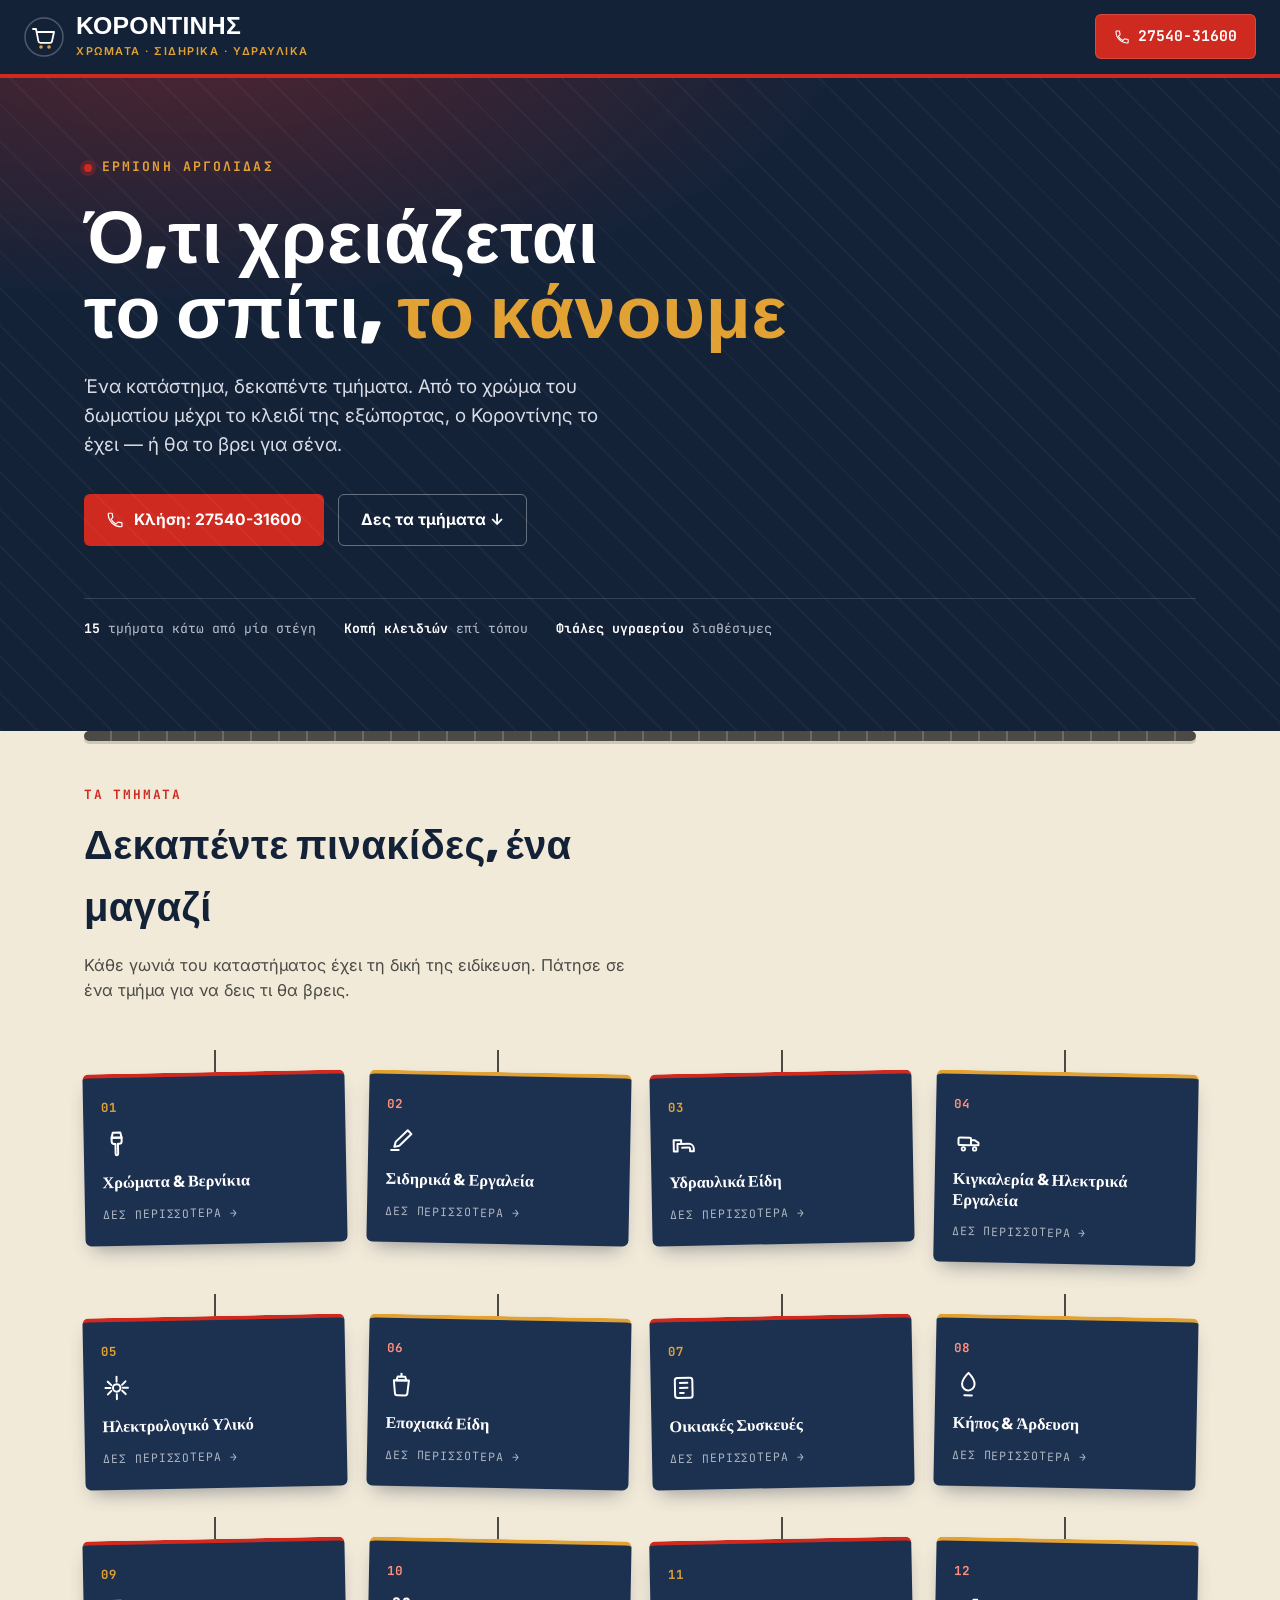
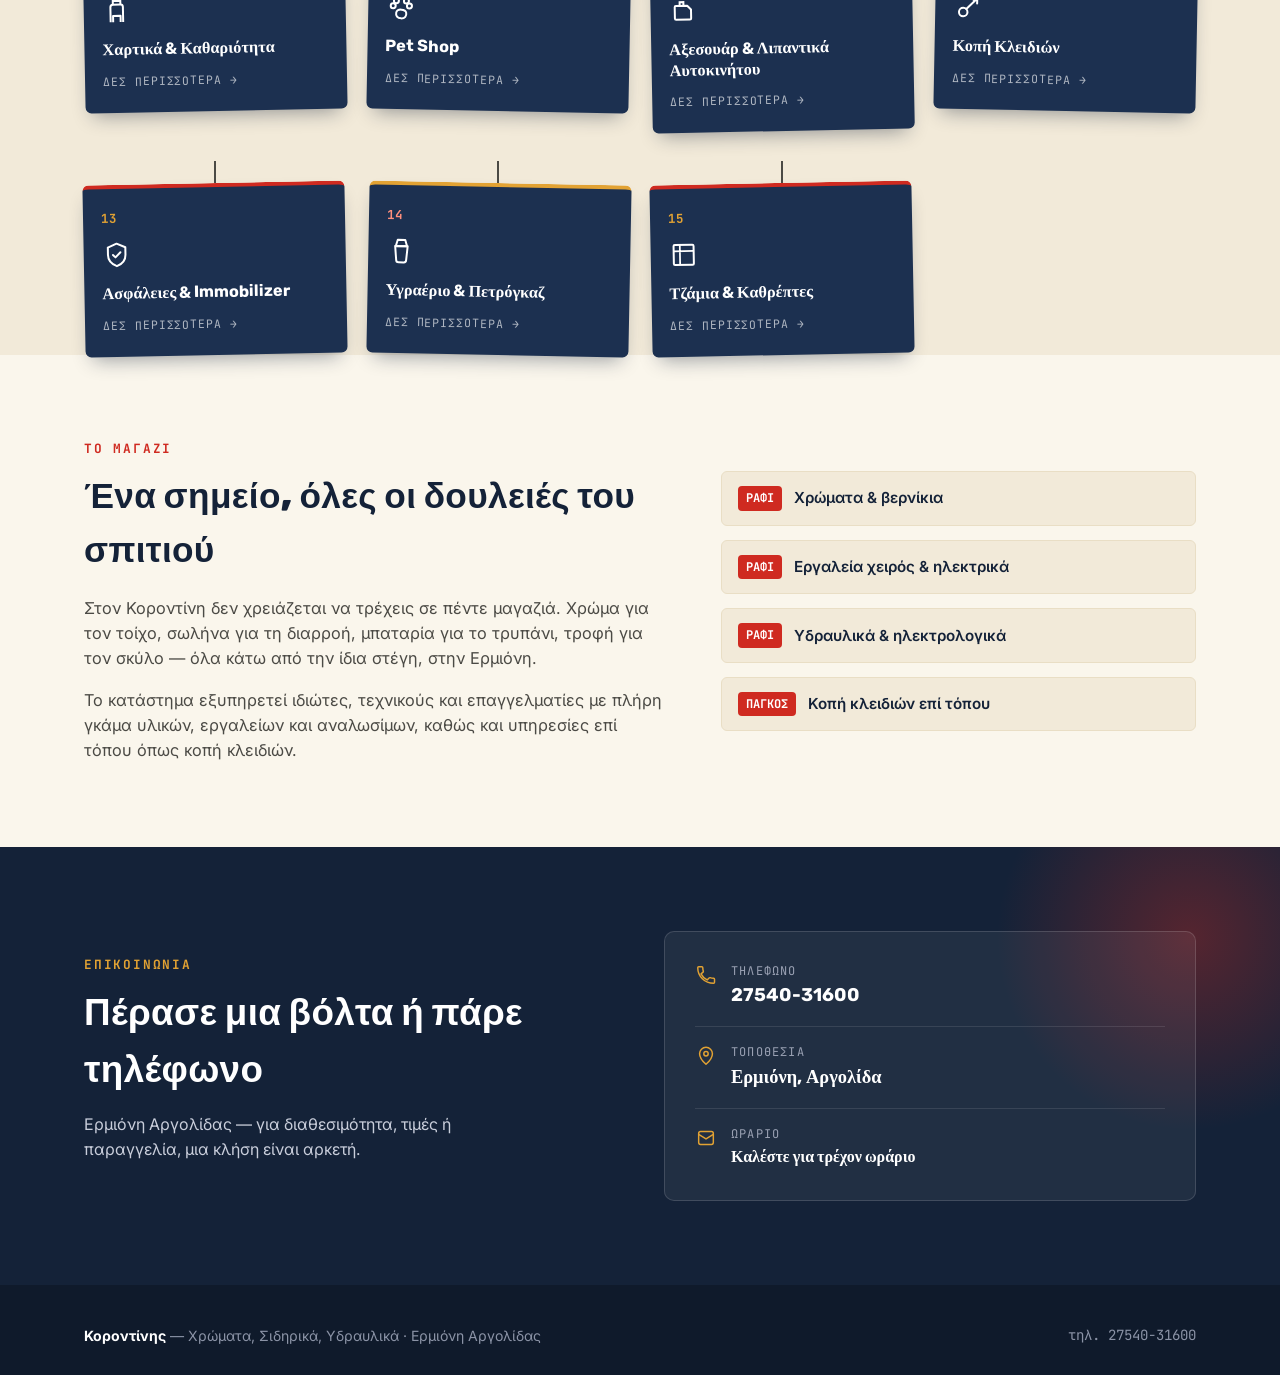
==== index.html @ c436d33b "Rename index (11).html to index.html" ====
<!DOCTYPE html>
<html lang="el">
<head>
<meta charset="UTF-8">
<meta name="viewport" content="width=device-width, initial-scale=1.0">
<title>Χρώματα · Σιδηρικά · Υδραυλικά | Κοροντίνης — Ερμιόνη Αργολίδας</title>
<link rel="preconnect" href="https://fonts.googleapis.com">
<link rel="preconnect" href="https://fonts.gstatic.com" crossorigin>
<link href="https://fonts.googleapis.com/css2?family=Rubik:wght@500;700;900&family=Inter:wght@400;500;600&family=JetBrains+Mono:wght@500;700&display=swap" rel="stylesheet">
<link rel="stylesheet" href="style.css">
</head>
<body>
<header>
  <div class="header-inner">
    <a class="brand" href="index.html">
      <svg width="40" height="40" viewBox="0 0 40 40" fill="none">
        <circle cx="20" cy="20" r="19" stroke="#fff" stroke-width="1.5" opacity="0.25"/>
        <path d="M9 12h3l2.4 12.2a2 2 0 0 0 2 1.6h9.6a2 2 0 0 0 2-1.6L30 15H14" stroke="#fff" stroke-width="1.8" stroke-linecap="round" stroke-linejoin="round"/>
        <circle cx="17" cy="30" r="1.8" fill="var(--ochre)"/>
        <circle cx="25" cy="30" r="1.8" fill="var(--ochre)"/>
      </svg>
      <div>
        <div class="brand-name display">ΚΟΡΟΝΤΙΝΗΣ</div>
        <div class="brand-tag">Χρώματα · Σιδηρικά · Υδραυλικά</div>
      </div>
    </a>
    <a class="call-btn" href="tel:2754031600">
      <svg width="16" height="16" viewBox="0 0 24 24" fill="none"><path d="M6.6 10.8c1.4 2.8 3.8 5.2 6.6 6.6l2.2-2.2c.3-.3.7-.4 1.1-.3 1.2.4 2.5.6 3.8.6.6 0 1 .4 1 1V20c0 .6-.4 1-1 1C10.6 21 3 13.4 3 4c0-.6.4-1 1-1h3.5c.6 0 1 .4 1 1 0 1.3.2 2.6.6 3.8.1.4 0 .8-.3 1.1L6.6 10.8Z" stroke="#fff" stroke-width="1.6" stroke-linejoin="round"/></svg>
      <span class="txt">27540-31600</span>
    </a>
  </div>
</header>

<section class="hero">
  <div class="wrap">
    <span class="hero-eyebrow"><span class="dot"></span>Ερμιόνη Αργολίδας</span>
    <h1>Ό,τι χρειάζεται<br>το σπίτι, <span>το κάνουμε</span></h1>
    <p class="lead">Ένα κατάστημα, δεκαπέντε τμήματα. Από το χρώμα του δωματίου μέχρι το κλειδί της εξώπορτας, ο Κοροντίνης το έχει — ή θα το βρει για σένα.</p>
    <div class="hero-actions">
      <a class="btn btn-primary" href="tel:2754031600">
        <svg width="18" height="18" viewBox="0 0 24 24" fill="none"><path d="M6.6 10.8c1.4 2.8 3.8 5.2 6.6 6.6l2.2-2.2c.3-.3.7-.4 1.1-.3 1.2.4 2.5.6 3.8.6.6 0 1 .4 1 1V20c0 .6-.4 1-1 1C10.6 21 3 13.4 3 4c0-.6.4-1 1-1h3.5c.6 0 1 .4 1 1 0 1.3.2 2.6.6 3.8.1.4 0 .8-.3 1.1L6.6 10.8Z" stroke="#fff" stroke-width="1.6" stroke-linejoin="round"/></svg>
        Κλήση: 27540-31600
      </a>
      <a class="btn btn-ghost" href="#tmimata">Δες τα τμήματα ↓</a>
    </div>
    <div class="hero-strip">
      <div><b>15</b> τμήματα κάτω από μία στέγη</div>
      <div><b>Κοπή κλειδιών</b> επί τόπου</div>
      <div><b>Φιάλες υγραερίου</b> διαθέσιμες</div>
    </div>
  </div>
</section>

<section class="departments" id="tmimata">
  <div class="wrap">
    <div class="rail"></div>
    <div class="section-head" style="margin-top:44px;">
      <span class="eyebrow">Τα τμήματα</span>
      <h2>Δεκαπέντε πινακίδες, ένα μαγαζί</h2>
      <p>Κάθε γωνιά του καταστήματος έχει τη δική της ειδίκευση. Πάτησε σε ένα τμήμα για να δεις τι θα βρεις.</p>
    </div>
    <div class="signs">
      <div class="sign"><a class="sign-card" href="tmima-01-xromata.html">
        <div class="sign-num">01</div>
        <div class="sign-icon"><svg width="30" height="30" viewBox="0 0 24 24" fill="none"><path d="M9 3h6l1 4H8l1-4Z" stroke="currentColor" stroke-width="1.6" stroke-linejoin="round"/><path d="M8 7h8v3a2 2 0 0 1-2 2h-1v8a1 1 0 0 1-2 0v-8h-1a2 2 0 0 1-2-2V7Z" stroke="currentColor" stroke-width="1.6" stroke-linejoin="round"/></svg></div>
        <div class="sign-title">Χρώματα & Βερνίκια</div>
        <div class="sign-more">Δες περισσότερα &rarr;</div>
      </a></div>
      <div class="sign"><a class="sign-card" href="tmima-02-sidirika.html">
        <div class="sign-num">02</div>
        <div class="sign-icon"><svg width="30" height="30" viewBox="0 0 24 24" fill="none"><path d="M17 4 20 7l-9.5 9.5-4 1 1-4L17 4Z" stroke="currentColor" stroke-width="1.6" stroke-linejoin="round"/><path d="M4 20h6" stroke="currentColor" stroke-width="1.6" stroke-linecap="round"/></svg></div>
        <div class="sign-title">Σιδηρικά & Εργαλεία</div>
        <div class="sign-more">Δες περισσότερα &rarr;</div>
      </a></div>
      <div class="sign"><a class="sign-card" href="tmima-03-ydravlika.html">
        <div class="sign-num">03</div>
        <div class="sign-icon"><svg width="30" height="30" viewBox="0 0 24 24" fill="none"><path d="M4 9h6v3H7v6H4V9Z" stroke="currentColor" stroke-width="1.6" stroke-linejoin="round"/><path d="M10 12h6a4 4 0 0 1 4 4v2h-3v-2a1 1 0 0 0-1-1h-6" stroke="currentColor" stroke-width="1.6" stroke-linejoin="round"/></svg></div>
        <div class="sign-title">Υδραυλικά Είδη</div>
        <div class="sign-more">Δες περισσότερα &rarr;</div>
      </a></div>
      <div class="sign"><a class="sign-card" href="tmima-04-kigkaleria.html">
        <div class="sign-num">04</div>
        <div class="sign-icon"><svg width="30" height="30" viewBox="0 0 24 24" fill="none"><rect x="4" y="10" width="10" height="6" rx="1" stroke="currentColor" stroke-width="1.6"/><path d="M14 12h3l3 2v2h-6" stroke="currentColor" stroke-width="1.6" stroke-linejoin="round"/><circle cx="8" cy="19" r="1.4" stroke="currentColor" stroke-width="1.4"/><circle cx="17" cy="19" r="1.4" stroke="currentColor" stroke-width="1.4"/></svg></div>
        <div class="sign-title">Κιγκαλερία & Ηλεκτρικά Εργαλεία</div>
        <div class="sign-more">Δες περισσότερα &rarr;</div>
      </a></div>
      <div class="sign"><a class="sign-card" href="tmima-05-ilektrologiko.html">
        <div class="sign-num">05</div>
        <div class="sign-icon"><svg width="30" height="30" viewBox="0 0 24 24" fill="none"><path d="M12 3v4M12 17v4M4.9 6.9l2.8 2.8M16.3 14.3l2.8 2.8M3 12h4M17 12h4M4.9 17.1l2.8-2.8M16.3 9.7l2.8-2.8" stroke="currentColor" stroke-width="1.6" stroke-linecap="round"/><circle cx="12" cy="12" r="3" stroke="currentColor" stroke-width="1.6"/></svg></div>
        <div class="sign-title">Ηλεκτρολογικό Υλικό</div>
        <div class="sign-more">Δες περισσότερα &rarr;</div>
      </a></div>
      <div class="sign"><a class="sign-card" href="tmima-06-epoxiaka.html">
        <div class="sign-num">06</div>
        <div class="sign-icon"><svg width="30" height="30" viewBox="0 0 24 24" fill="none"><path d="M12 3v3M9 6h6l1 3H8l1-3Z" stroke="currentColor" stroke-width="1.6" stroke-linejoin="round"/><path d="M6 9h12l-1 10a2 2 0 0 1-2 2H9a2 2 0 0 1-2-2L6 9Z" stroke="currentColor" stroke-width="1.6" stroke-linejoin="round"/></svg></div>
        <div class="sign-title">Εποχιακά Είδη</div>
        <div class="sign-more">Δες περισσότερα &rarr;</div>
      </a></div>
      <div class="sign"><a class="sign-card" href="tmima-07-syskeves.html">
        <div class="sign-num">07</div>
        <div class="sign-icon"><svg width="30" height="30" viewBox="0 0 24 24" fill="none"><rect x="5" y="4" width="14" height="16" rx="2" stroke="currentColor" stroke-width="1.6"/><path d="M9 8h6M9 12h6M9 16h3" stroke="currentColor" stroke-width="1.6" stroke-linecap="round"/></svg></div>
        <div class="sign-title">Οικιακές Συσκευές</div>
        <div class="sign-more">Δες περισσότερα &rarr;</div>
      </a></div>
      <div class="sign"><a class="sign-card" href="tmima-08-kipos.html">
        <div class="sign-num">08</div>
        <div class="sign-icon"><svg width="30" height="30" viewBox="0 0 24 24" fill="none"><path d="M12 3c3 3 5 6 5 9a5 5 0 0 1-10 0c0-3 2-6 5-9Z" stroke="currentColor" stroke-width="1.6" stroke-linejoin="round"/><path d="M9 21h6" stroke="currentColor" stroke-width="1.6" stroke-linecap="round"/></svg></div>
        <div class="sign-title">Κήπος & Άρδευση</div>
        <div class="sign-more">Δες περισσότερα &rarr;</div>
      </a></div>
      <div class="sign"><a class="sign-card" href="tmima-09-xartika.html">
        <div class="sign-num">09</div>
        <div class="sign-icon"><svg width="30" height="30" viewBox="0 0 24 24" fill="none"><path d="M7 21V9a2 2 0 0 1 2-2h6a2 2 0 0 1 2 2v12" stroke="currentColor" stroke-width="1.6" stroke-linejoin="round"/><path d="M9 21v-5h6v5" stroke="currentColor" stroke-width="1.6" stroke-linejoin="round"/><path d="M9 7V4h6v3" stroke="currentColor" stroke-width="1.6"/></svg></div>
        <div class="sign-title">Χαρτικά & Καθαριότητα</div>
        <div class="sign-more">Δες περισσότερα &rarr;</div>
      </a></div>
      <div class="sign"><a class="sign-card" href="tmima-10-petshop.html">
        <div class="sign-num">10</div>
        <div class="sign-icon"><svg width="30" height="30" viewBox="0 0 24 24" fill="none"><path d="M8 9a2 2 0 1 1 0-4 2 2 0 0 1 0 4Z" stroke="currentColor" stroke-width="1.6"/><path d="M16 9a2 2 0 1 1 0-4 2 2 0 0 1 0 4Z" stroke="currentColor" stroke-width="1.6"/><path d="M5.5 13a2 2 0 1 1 0-4 2 2 0 0 1 0 4Z" stroke="currentColor" stroke-width="1.6"/><path d="M18.5 13a2 2 0 1 1 0-4 2 2 0 0 1 0 4Z" stroke="currentColor" stroke-width="1.6"/><path d="M12 21c-3 0-4.5-2-4-4.5.3-1.5 1.8-2.5 4-2.5s3.7 1 4 2.5c.5 2.5-1 4.5-4 4.5Z" stroke="currentColor" stroke-width="1.6"/></svg></div>
        <div class="sign-title">Pet Shop</div>
        <div class="sign-more">Δες περισσότερα &rarr;</div>
      </a></div>
      <div class="sign"><a class="sign-card" href="tmima-11-oxima.html">
        <div class="sign-num">11</div>
        <div class="sign-icon"><svg width="30" height="30" viewBox="0 0 24 24" fill="none"><path d="M6 8h9l3 3v7a1 1 0 0 1-1 1H6a1 1 0 0 1-1-1V9a1 1 0 0 1 1-1Z" stroke="currentColor" stroke-width="1.6" stroke-linejoin="round"/><path d="M9 8V5h3v3" stroke="currentColor" stroke-width="1.6"/></svg></div>
        <div class="sign-title">Αξεσουάρ & Λιπαντικά Αυτοκινήτου</div>
        <div class="sign-more">Δες περισσότερα &rarr;</div>
      </a></div>
      <div class="sign"><a class="sign-card" href="tmima-12-kleidia.html">
        <div class="sign-num">12</div>
        <div class="sign-icon"><svg width="30" height="30" viewBox="0 0 24 24" fill="none"><circle cx="8" cy="16" r="3.4" stroke="currentColor" stroke-width="1.6"/><path d="M10.4 13.6 18 6M16 6h3v3" stroke="currentColor" stroke-width="1.6" stroke-linecap="round" stroke-linejoin="round"/></svg></div>
        <div class="sign-title">Κοπή Κλειδιών</div>
        <div class="sign-more">Δες περισσότερα &rarr;</div>
      </a></div>
      <div class="sign"><a class="sign-card" href="tmima-13-immobilizer.html">
        <div class="sign-num">13</div>
        <div class="sign-icon"><svg width="30" height="30" viewBox="0 0 24 24" fill="none"><path d="M12 3l7 3v6c0 4.5-3 7.5-7 9-4-1.5-7-4.5-7-9V6l7-3Z" stroke="currentColor" stroke-width="1.6" stroke-linejoin="round"/><path d="M9 12l2 2 4-4" stroke="currentColor" stroke-width="1.6" stroke-linecap="round" stroke-linejoin="round"/></svg></div>
        <div class="sign-title">Ασφάλειες & Immobilizer</div>
        <div class="sign-more">Δες περισσότερα &rarr;</div>
      </a></div>
      <div class="sign"><a class="sign-card" href="tmima-14-ygraerio.html">
        <div class="sign-num">14</div>
        <div class="sign-icon"><svg width="30" height="30" viewBox="0 0 24 24" fill="none"><path d="M9 3h6l1.5 5H7.5L9 3Z" stroke="currentColor" stroke-width="1.6" stroke-linejoin="round"/><path d="M7 8h10l-1 11a2 2 0 0 1-2 2h-4a2 2 0 0 1-2-2L7 8Z" stroke="currentColor" stroke-width="1.6" stroke-linejoin="round"/></svg></div>
        <div class="sign-title">Υγραέριο & Πετρόγκαζ</div>
        <div class="sign-more">Δες περισσότερα &rarr;</div>
      </a></div>
      <div class="sign"><a class="sign-card" href="tmima-15-tzamia.html">
        <div class="sign-num">15</div>
        <div class="sign-icon"><svg width="30" height="30" viewBox="0 0 24 24" fill="none"><rect x="4" y="4" width="16" height="16" rx="1" stroke="currentColor" stroke-width="1.6"/><path d="M4 9h16M9 4v16" stroke="currentColor" stroke-width="1.4"/></svg></div>
        <div class="sign-title">Τζάμια & Καθρέπτες</div>
        <div class="sign-more">Δες περισσότερα &rarr;</div>
      </a></div>
    </div>
  </div>
</section>

<section class="section about">
  <div class="wrap about-grid">
    <div class="about-copy">
      <span class="eyebrow">Το μαγαζί</span>
      <h2 style="color:var(--navy); font-size:clamp(1.6rem,3vw,2.2rem); margin-bottom:18px;">Ένα σημείο, όλες οι δουλειές του σπιτιού</h2>
      <p>Στον Κοροντίνη δεν χρειάζεται να τρέχεις σε πέντε μαγαζιά. Χρώμα για τον τοίχο, σωλήνα για τη διαρροή, μπαταρία για το τρυπάνι, τροφή για τον σκύλο — όλα κάτω από την ίδια στέγη, στην Ερμιόνη.</p>
      <p>Το κατάστημα εξυπηρετεί ιδιώτες, τεχνικούς και επαγγελματίες με πλήρη γκάμα υλικών, εργαλείων και αναλωσίμων, καθώς και υπηρεσίες επί τόπου όπως κοπή κλειδιών.</p>
    </div>
    <div class="shelves">
      <div class="shelf"><span class="tag">ΡΑΦΙ</span><span class="label">Χρώματα &amp; βερνίκια</span></div>
      <div class="shelf"><span class="tag">ΡΑΦΙ</span><span class="label">Εργαλεία χειρός &amp; ηλεκτρικά</span></div>
      <div class="shelf"><span class="tag">ΡΑΦΙ</span><span class="label">Υδραυλικά &amp; ηλεκτρολογικά</span></div>
      <div class="shelf"><span class="tag">ΠΑΓΚΟΣ</span><span class="label">Κοπή κλειδιών επί τόπου</span></div>
    </div>
  </div>
</section>

<section class="section contact" id="epikoinonia">
  <div class="wrap contact-grid">
    <div>
      <span class="eyebrow" style="color:var(--ochre);">Επικοινωνία</span>
      <h2>Πέρασε μια βόλτα ή πάρε τηλέφωνο</h2>
      <p class="lead">Ερμιόνη Αργολίδας — για διαθεσιμότητα, τιμές ή παραγγελία, μια κλήση είναι αρκετή.</p>
    </div>
    <div class="contact-card">
      <div class="contact-row">
        <span class="ic"><svg width="22" height="22" viewBox="0 0 24 24" fill="none"><path d="M6.6 10.8c1.4 2.8 3.8 5.2 6.6 6.6l2.2-2.2c.3-.3.7-.4 1.1-.3 1.2.4 2.5.6 3.8.6.6 0 1 .4 1 1V20c0 .6-.4 1-1 1C10.6 21 3 13.4 3 4c0-.6.4-1 1-1h3.5c.6 0 1 .4 1 1 0 1.3.2 2.6.6 3.8.1.4 0 .8-.3 1.1L6.6 10.8Z" stroke="currentColor" stroke-width="1.6" stroke-linejoin="round"/></svg></span>
        <div>
          <div class="k">Τηλέφωνο</div>
          <a class="v" href="tel:2754031600">27540-31600</a>
        </div>
      </div>
      <div class="contact-row">
        <span class="ic"><svg width="22" height="22" viewBox="0 0 24 24" fill="none"><path d="M12 21s7-6.1 7-11.5a7 7 0 1 0-14 0C5 14.9 12 21 12 21Z" stroke="currentColor" stroke-width="1.6" stroke-linejoin="round"/><circle cx="12" cy="9.5" r="2.4" stroke="currentColor" stroke-width="1.6"/></svg></span>
        <div>
          <div class="k">Τοποθεσία</div>
          <div class="v">Ερμιόνη, Αργολίδα</div>
        </div>
      </div>
      <div class="contact-row">
        <span class="ic"><svg width="22" height="22" viewBox="0 0 24 24" fill="none"><path d="M4 8l8 5 8-5" stroke="currentColor" stroke-width="1.6" stroke-linecap="round" stroke-linejoin="round"/><rect x="4" y="5" width="16" height="14" rx="2" stroke="currentColor" stroke-width="1.6"/></svg></span>
        <div>
          <div class="k">Ωράριο</div>
          <div class="v" style="font-size:1rem;">Καλέστε για τρέχον ωράριο</div>
        </div>
      </div>
    </div>
  </div>
</section>
<footer>
  <div class="wrap footer-inner">
    <div><strong>Κοροντίνης</strong> — Χρώματα, Σιδηρικά, Υδραυλικά · Ερμιόνη Αργολίδας</div>
    <div class="mono">τηλ. 27540-31600</div>
  </div>
</footer>
</body>
</html>
---- style.css ----
:root{
  --red: #cf2a20;
  --red-dark: #a71f18;
  --navy: #142238;
  --navy-2: #1c3050;
  --cream: #f2ead9;
  --cream-2: #e9dec5;
  --ochre: #e2a233;
  --ink: #221c14;
  --steel: #4b4a45;
  --paper: #faf6ec;
  --radius: 6px;
}

*{ box-sizing: border-box; }
html{ scroll-behavior: smooth; }
body{
  margin:0;
  background: var(--paper);
  color: var(--ink);
  font-family:'Inter', sans-serif;
  line-height:1.55;
  -webkit-font-smoothing: antialiased;
}
h1,h2,h3, .display{
  font-family:'Rubik', sans-serif;
  font-weight:900;
  letter-spacing: 0.01em;
  margin:0;
}
.mono{ font-family:'JetBrains Mono', monospace; }
a{ color: inherit; text-decoration: none; }
img,svg{ display:block; max-width:100%; }
.wrap{ max-width: 1160px; margin: 0 auto; padding: 0 24px; }

@media (prefers-reduced-motion: reduce){
  *{ animation-duration: 0.001ms !important; transition-duration: 0.001ms !important; }
}

/* ---------- header ---------- */
header{
  position: sticky; top:0; z-index: 50;
  background: var(--navy);
  border-bottom: 4px solid var(--red);
}
.header-inner{
  display:flex; align-items:center; justify-content:space-between;
  padding: 14px 24px; gap: 16px;
}
.brand{ display:flex; align-items:center; gap:12px; color:#fff; }
.brand svg{ flex:none; }
.brand-name{
  font-size: clamp(1.15rem, 2.4vw, 1.55rem);
  color:#fff;
  line-height:1;
}
.brand-tag{
  font-size: 0.68rem;
  letter-spacing: 0.14em;
  color: var(--ochre);
  font-family:'Inter';
  font-weight:600;
  text-transform:uppercase;
  margin-top:4px;
}
.call-btn{
  display:flex; align-items:center; gap:8px;
  background: var(--red);
  color:#fff;
  padding: 10px 18px;
  border-radius: var(--radius);
  font-family:'JetBrains Mono', monospace;
  font-weight:700;
  font-size: 0.92rem;
  white-space:nowrap;
  border: 1px solid rgba(255,255,255,0.15);
  transition: background 0.15s ease, transform 0.15s ease;
}
.call-btn:hover{ background: var(--red-dark); transform: translateY(-1px); }
.call-btn:focus-visible, a:focus-visible, button:focus-visible{
  outline: 3px solid var(--ochre); outline-offset: 2px;
}

/* ---------- hero ---------- */
.hero{
  background:
    radial-gradient(1100px 480px at 15% -10%, rgba(207,42,32,0.35), transparent 60%),
    var(--navy);
  color:#fff;
  padding: 76px 0 92px;
  position:relative;
  overflow:hidden;
}
.hero::after{
  content:"";
  position:absolute; inset:0;
  background-image: repeating-linear-gradient(45deg, rgba(255,255,255,0.03) 0 2px, transparent 2px 26px);
  pointer-events:none;
}
.hero-eyebrow{
  display:inline-flex; align-items:center; gap:10px;
  color: var(--ochre);
  font-family:'JetBrains Mono', monospace;
  font-weight:700;
  font-size: 0.82rem;
  letter-spacing: 0.16em;
  text-transform:uppercase;
  margin-bottom: 22px;
}
.hero-eyebrow .dot{
  width:8px; height:8px; border-radius:50%; background: var(--red);
  box-shadow: 0 0 0 4px rgba(207,42,32,0.25);
}
.hero h1{
  font-size: clamp(2.3rem, 6vw, 4.6rem);
  line-height: 1.02;
  max-width: 14ch;
}
.hero h1 span{ color: var(--ochre); }
.hero p.lead{
  max-width: 46ch;
  font-size: clamp(1rem, 1.6vw, 1.18rem);
  color: #d9dce4;
  margin-top: 22px;
}
.hero-actions{
  display:flex; flex-wrap:wrap; gap: 14px;
  margin-top: 34px;
}
.btn{
  display:inline-flex; align-items:center; gap:10px;
  padding: 13px 22px;
  border-radius: var(--radius);
  font-weight:700;
  font-size: 0.98rem;
  transition: transform 0.15s ease, background 0.15s ease, border-color .15s ease;
}
.btn-primary{ background: var(--red); color:#fff; }
.btn-primary:hover{ background: var(--red-dark); transform: translateY(-2px); }
.btn-ghost{ border: 1.5px solid rgba(255,255,255,0.35); color:#fff; }
.btn-ghost:hover{ border-color: var(--ochre); color: var(--ochre); transform: translateY(-2px); }

.hero-strip{
  margin-top: 52px;
  display:flex; flex-wrap:wrap; gap: 10px 28px;
  font-family:'JetBrains Mono', monospace;
  font-size: 0.82rem;
  color: #b9bfcc;
  border-top: 1px solid rgba(255,255,255,0.14);
  padding-top: 20px;
}
.hero-strip b{ color:#fff; font-weight:700; }

/* ---------- section headings ---------- */
.section{ padding: 84px 0; }
.section-head{ max-width: 62ch; margin-bottom: 46px; }
.eyebrow{
  font-family:'JetBrains Mono', monospace;
  font-weight:700; font-size:0.8rem; letter-spacing:0.14em;
  text-transform:uppercase; color: var(--red);
  display:block; margin-bottom: 10px;
}
.section-head h2{
  font-size: clamp(1.7rem, 3.6vw, 2.5rem);
  color: var(--navy);
}
.section-head p{ margin-top: 14px; color: var(--steel); font-size: 1.02rem; max-width: 56ch; }

/* ---------- departments: hanging aisle signs ---------- */
.departments{ background: var(--cream); position:relative; }
.rail{
  height: 10px;
  background: repeating-linear-gradient(90deg, var(--steel) 0 26px, #6b6a63 26px 28px);
  border-radius: 6px;
  margin-bottom: 0;
  box-shadow: 0 3px 0 rgba(0,0,0,0.15);
}
.signs{
  display:grid;
  grid-template-columns: repeat(auto-fill, minmax(230px, 1fr));
  gap: 30px 22px;
  margin-top: 44px;
}
.sign{
  position:relative;
  padding-top: 22px;
}
.sign::before{
  content:"";
  position:absolute; top:0; left:50%; transform: translateX(-50%);
  width:2px; height:22px; background: var(--steel);
}
.sign-card{
  display:block;
  background: var(--navy-2);
  color: #fff;
  border-radius: var(--radius);
  padding: 20px 18px 22px;
  box-shadow: 0 10px 20px -8px rgba(20,34,56,0.45);
  border-top: 4px solid var(--red);
  transition: transform 0.18s ease, box-shadow .18s ease;
  cursor:pointer;
}
.sign:nth-child(odd) .sign-card{ transform: rotate(-1.1deg); }
.sign:nth-child(even) .sign-card{ transform: rotate(1.1deg); border-top-color: var(--ochre); }
.sign:hover .sign-card{ transform: rotate(0deg) translateY(-4px); box-shadow: 0 16px 28px -10px rgba(20,34,56,0.55); }

.sign-num{
  font-family:'JetBrains Mono', monospace;
  font-weight:700; font-size:0.78rem;
  color: var(--ochre);
  letter-spacing: 0.08em;
}
.sign:nth-child(even) .sign-num{ color:#ff8f7d; }
.sign-icon{ margin: 12px 0 14px; color: #fff; }
.sign-title{
  font-family:'Rubik'; font-weight:700; font-size: 1.02rem;
  line-height:1.25;
}
.sign-more{
  margin-top: 12px;
  font-family:'JetBrains Mono', monospace;
  font-size: 0.72rem;
  letter-spacing: 0.08em;
  text-transform: uppercase;
  color: rgba(255,255,255,0.65);
  display:flex; align-items:center; gap:6px;
}
.sign:hover .sign-more{ color: #fff; }

/* ---------- about / shelves ---------- */
.about{ background: var(--paper); }
.about-grid{
  display:grid; grid-template-columns: 1.1fr 0.9fr; gap: 56px; align-items:center;
}
.about-copy p{ color: var(--steel); font-size: 1.02rem; margin: 0 0 16px; }
.about-copy p:last-child{ margin-bottom:0; }
.shelves{
  display:flex; flex-direction:column; gap: 14px;
}
.shelf{
  background: var(--cream);
  border: 1px solid var(--cream-2);
  border-radius: var(--radius);
  padding: 14px 16px;
  display:flex; align-items:center; gap: 12px;
}
.shelf .tag{
  font-family:'JetBrains Mono'; font-weight:700; font-size:0.75rem;
  color:#fff; background: var(--red); border-radius: 4px; padding: 3px 8px;
  flex:none;
}
.shelf span.label{ font-weight:600; color: var(--navy); font-size:0.95rem; }

/* ---------- location / contact ---------- */
.contact{
  background: var(--navy);
  color:#fff;
  position:relative;
  overflow:hidden;
}
.contact::before{
  content:"";
  position:absolute; right:-120px; top:-120px; width:420px; height:420px;
  background: radial-gradient(circle, rgba(207,42,32,0.35), transparent 65%);
}
.contact-grid{
  display:grid; grid-template-columns: 1fr 1fr; gap: 48px; align-items:center;
  position:relative; z-index:1;
}
.contact h2{ font-size: clamp(1.6rem, 3.2vw, 2.3rem); }
.contact p.lead{ color:#c9cedb; margin-top:14px; max-width: 42ch; }
.contact-card{
  background: rgba(255,255,255,0.06);
  border: 1px solid rgba(255,255,255,0.14);
  border-radius: 10px;
  padding: 30px;
}
.contact-row{
  display:flex; align-items:flex-start; gap: 14px;
  padding: 16px 0;
  border-bottom: 1px solid rgba(255,255,255,0.1);
}
.contact-row:last-child{ border-bottom:none; padding-bottom:0; }
.contact-row:first-child{ padding-top:0; }
.contact-row .ic{ color: var(--ochre); flex:none; margin-top:2px; }
.contact-row .k{ font-size:0.75rem; letter-spacing:0.1em; text-transform:uppercase; color:#9aa1b3; font-family:'JetBrains Mono'; }
.contact-row .v{ font-size: 1.15rem; font-weight:700; font-family:'Rubik'; margin-top:2px; }
.contact-row a.v:hover{ color: var(--ochre); }

/* ---------- footer ---------- */
footer{
  background: #0f1a2b;
  color: #8b93a6;
  padding: 40px 0 28px;
  font-size: 0.88rem;
}
.footer-inner{
  display:flex; justify-content:space-between; align-items:center; flex-wrap:wrap; gap:14px;
}
footer strong{ color:#fff; }

/* ---------- department detail page ---------- */
.dept-hero{
  background: var(--navy);
  color:#fff;
  padding: 56px 0 64px;
  position:relative;
  overflow:hidden;
}
.dept-hero::after{
  content:"";
  position:absolute; inset:0;
  background-image: repeating-linear-gradient(45deg, rgba(255,255,255,0.03) 0 2px, transparent 2px 26px);
  pointer-events:none;
}
.back-link{
  display:inline-flex; align-items:center; gap:8px;
  font-family:'JetBrains Mono', monospace;
  font-size: 0.82rem;
  color: #b9bfcc;
  margin-bottom: 26px;
  position:relative; z-index:1;
}
.back-link:hover{ color: var(--ochre); }
.dept-num-big{
  font-family:'JetBrains Mono', monospace;
  font-weight:700;
  color: var(--ochre);
  font-size: 0.9rem;
  letter-spacing: 0.14em;
  text-transform:uppercase;
  position:relative; z-index:1;
}
.dept-hero h1{
  font-size: clamp(2rem, 5vw, 3.3rem);
  margin-top: 14px;
  max-width: 18ch;
  position:relative; z-index:1;
}
.dept-icon-big{
  color: var(--ochre);
  margin-bottom: 18px;
  position:relative; z-index:1;
}
.dept-body{
  background: var(--paper);
  padding: 64px 0 80px;
}
.dept-body-grid{
  display:grid; grid-template-columns: 1.15fr 0.85fr; gap: 54px;
}
.dept-copy p{ color: var(--steel); font-size: 1.06rem; margin: 0 0 18px; }
.dept-copy p:last-child{ margin-bottom:0; }
.dept-side{
  background: var(--cream);
  border: 1px solid var(--cream-2);
  border-radius: 10px;
  padding: 26px;
  height: fit-content;
}
.dept-side .k{
  font-family:'JetBrains Mono'; font-size:0.72rem; letter-spacing:0.12em;
  text-transform:uppercase; color: var(--red); font-weight:700; margin-bottom:10px;
}
.dept-side .call-mini{
  display:flex; align-items:center; gap:10px;
  background: var(--navy); color:#fff;
  padding: 13px 16px; border-radius: var(--radius);
  font-family:'JetBrains Mono'; font-weight:700; font-size:0.9rem;
  margin-top: 6px;
}
.dept-side .call-mini:hover{ background: var(--navy-2); }
.dept-nav{
  margin-top: 22px;
  padding-top: 20px;
  border-top: 1px solid var(--cream-2);
}
.dept-nav a{
  display:block; font-size:0.92rem; color: var(--steel); padding: 6px 0;
}
.dept-nav a:hover{ color: var(--red); }

@media (max-width: 860px){
  .about-grid, .contact-grid, .dept-body-grid{ grid-template-columns: 1fr; }
  .header-inner{ flex-wrap:wrap; }
}
@media (max-width: 520px){
  .call-btn span.txt{ display:none; }
  .section, .dept-body{ padding: 56px 0 64px; }
}
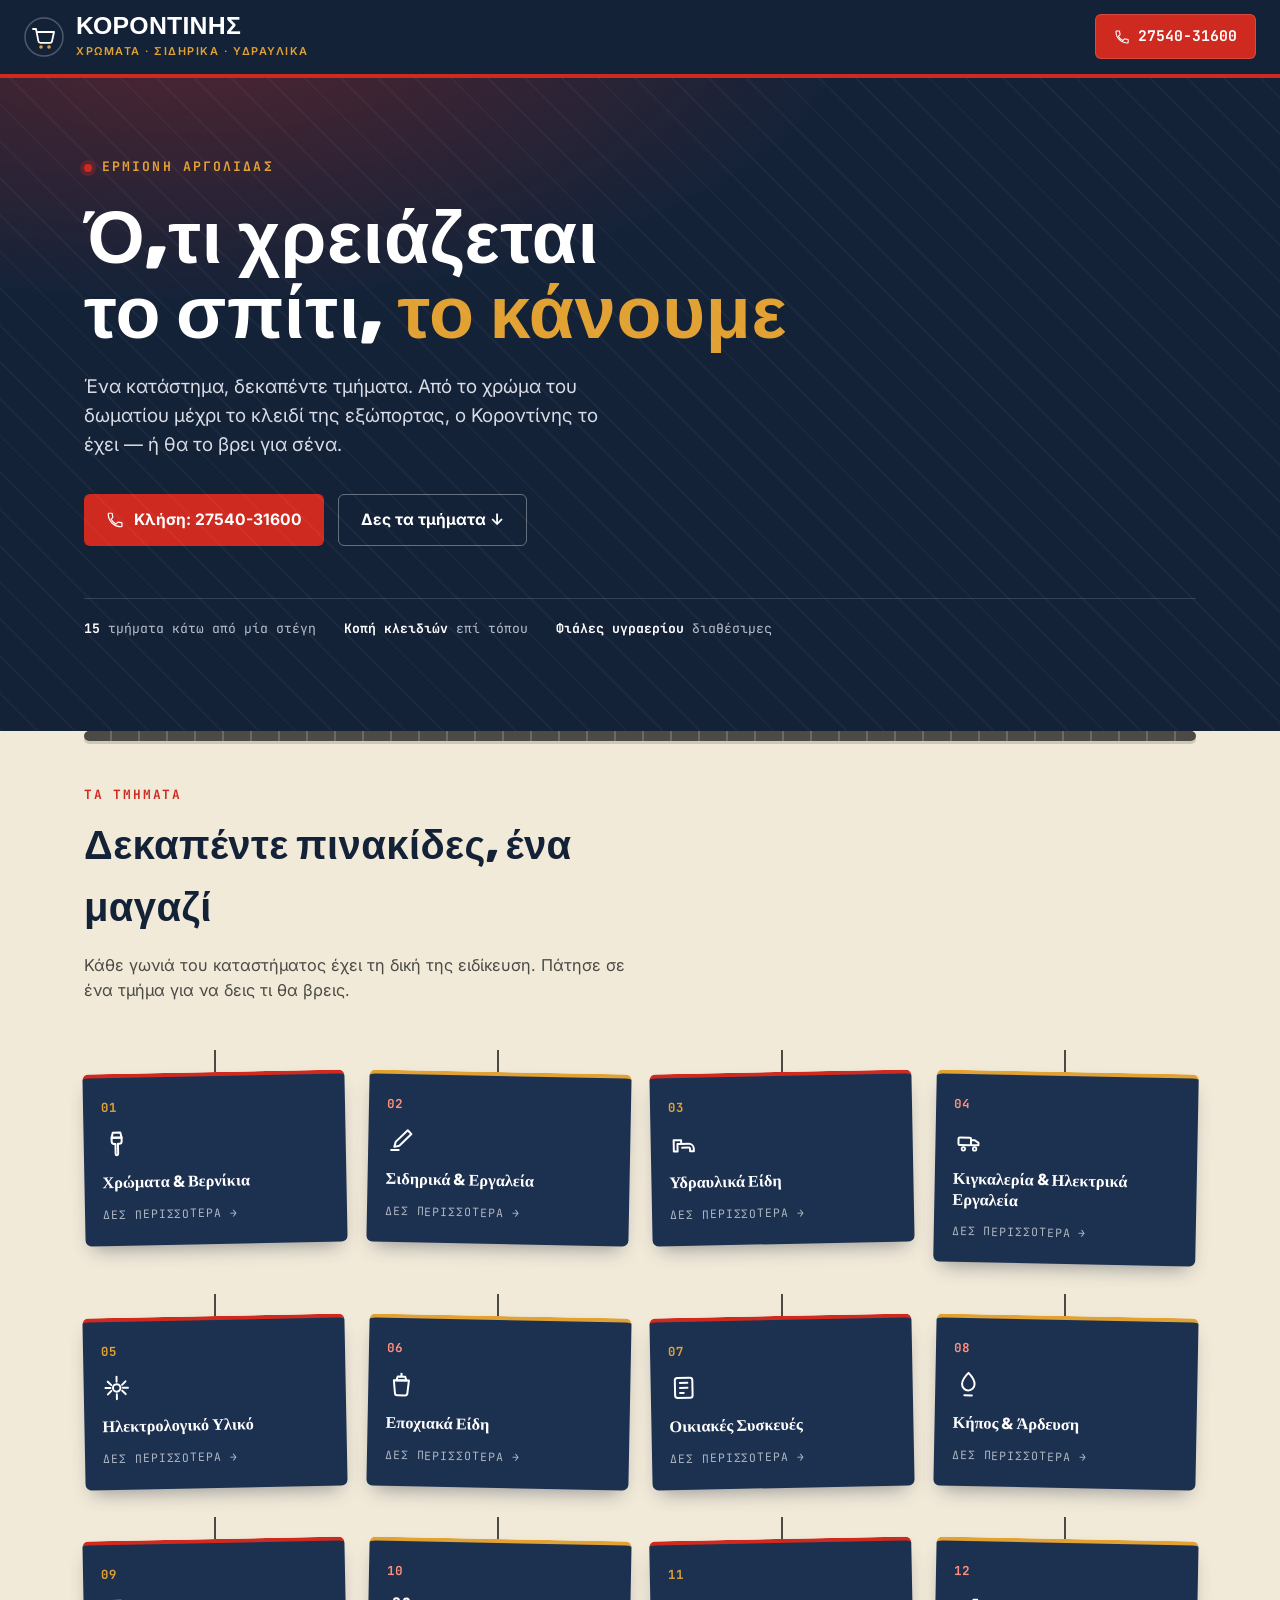
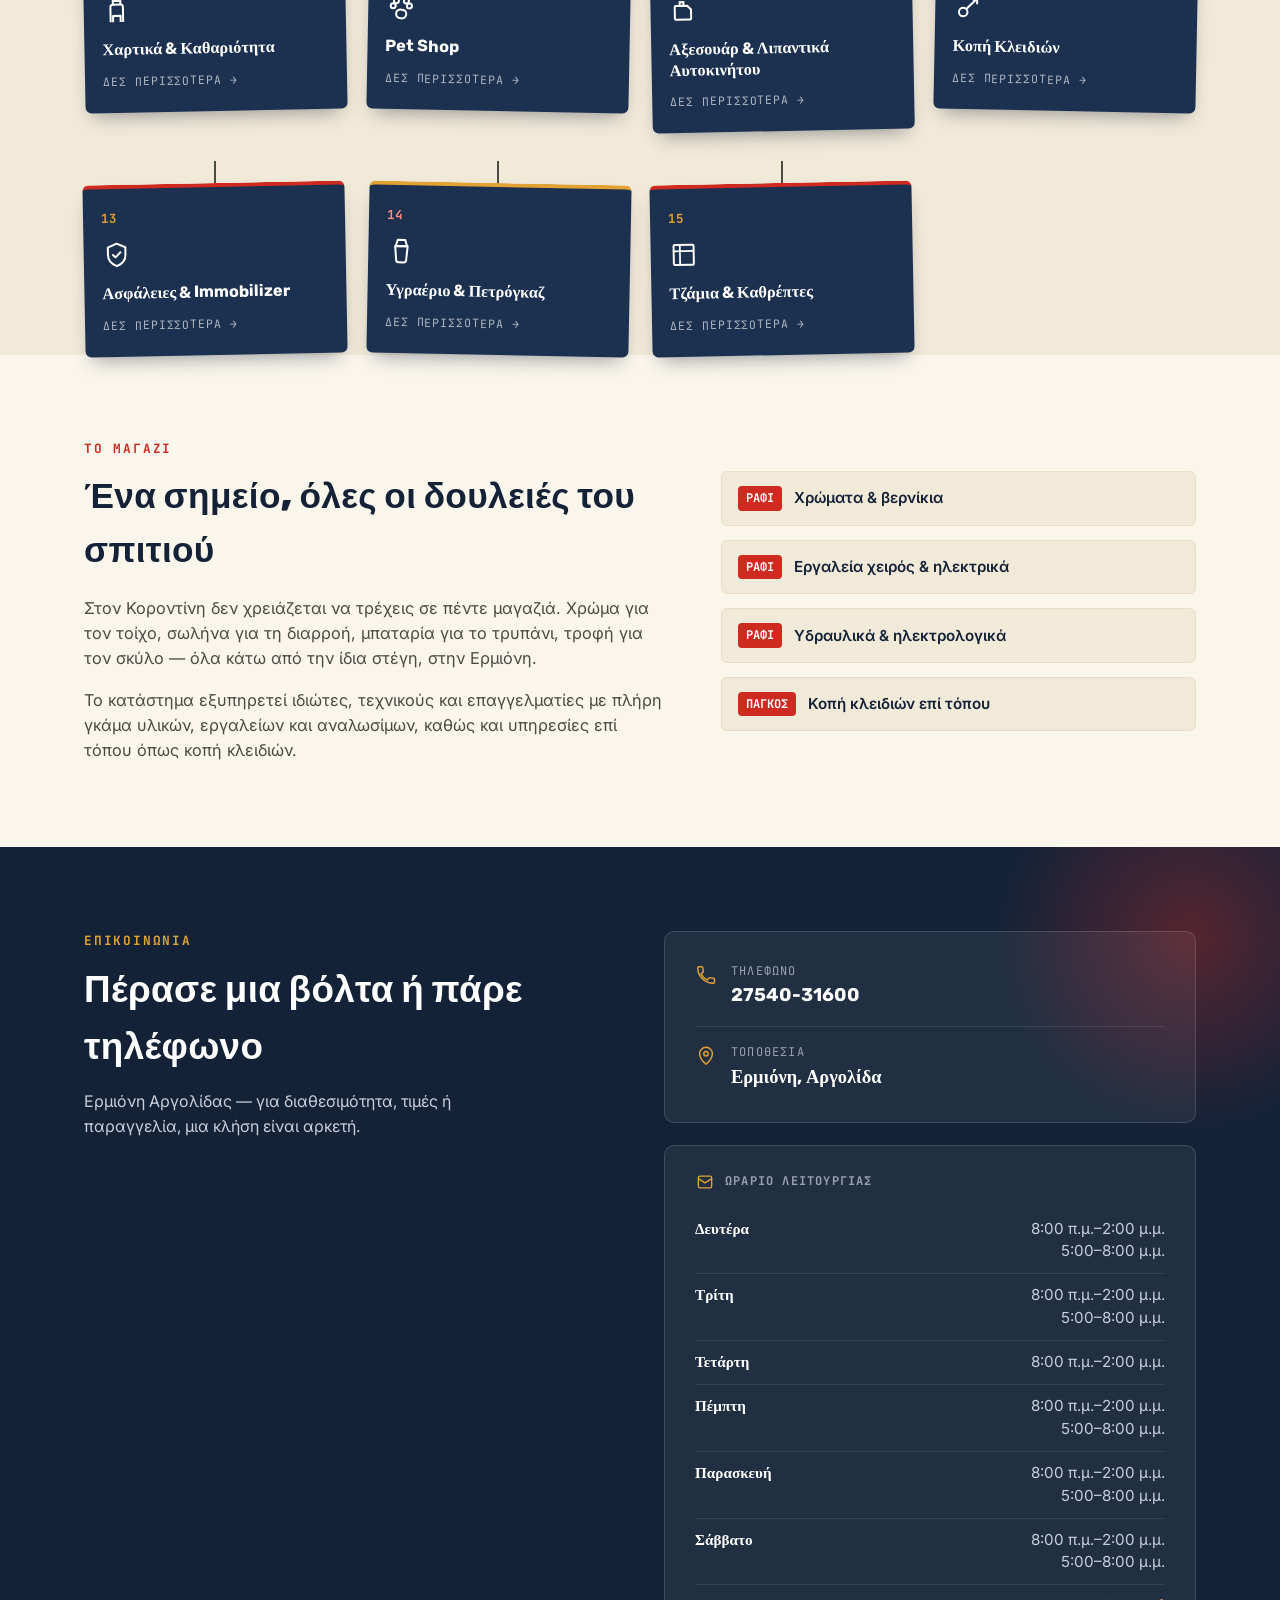
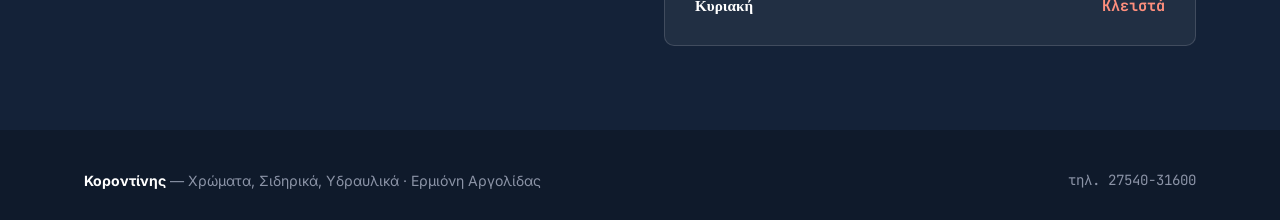
==== commit 7c8fb750: "Rename index (12).html to index.html" ====
--- a/index.html
+++ b/index.html
@@ -163,10 +163,10 @@
       <p>Το κατάστημα εξυπηρετεί ιδιώτες, τεχνικούς και επαγγελματίες με πλήρη γκάμα υλικών, εργαλείων και αναλωσίμων, καθώς και υπηρεσίες επί τόπου όπως κοπή κλειδιών.</p>
     </div>
     <div class="shelves">
-      <div class="shelf"><span class="tag">ΡΑΦΙ</span><span class="label">Χρώματα &amp; βερνίκια</span></div>
-      <div class="shelf"><span class="tag">ΡΑΦΙ</span><span class="label">Εργαλεία χειρός &amp; ηλεκτρικά</span></div>
-      <div class="shelf"><span class="tag">ΡΑΦΙ</span><span class="label">Υδραυλικά &amp; ηλεκτρολογικά</span></div>
-      <div class="shelf"><span class="tag">ΠΑΓΚΟΣ</span><span class="label">Κοπή κλειδιών επί τόπου</span></div>
+      <a class="shelf" href="tmima-01-xromata.html"><span class="tag">ΡΑΦΙ</span><span class="label">Χρώματα &amp; βερνίκια</span></a>
+      <a class="shelf" href="tmima-02-sidirika.html"><span class="tag">ΡΑΦΙ</span><span class="label">Εργαλεία χειρός &amp; ηλεκτρικά</span></a>
+      <a class="shelf" href="tmima-03-ydravlika.html"><span class="tag">ΡΑΦΙ</span><span class="label">Υδραυλικά &amp; ηλεκτρολογικά</span></a>
+      <a class="shelf" href="tmima-12-kleidia.html"><span class="tag">ΠΑΓΚΟΣ</span><span class="label">Κοπή κλειδιών επί τόπου</span></a>
     </div>
   </div>
 </section>
@@ -178,26 +178,37 @@
       <h2>Πέρασε μια βόλτα ή πάρε τηλέφωνο</h2>
       <p class="lead">Ερμιόνη Αργολίδας — για διαθεσιμότητα, τιμές ή παραγγελία, μια κλήση είναι αρκετή.</p>
     </div>
-    <div class="contact-card">
-      <div class="contact-row">
-        <span class="ic"><svg width="22" height="22" viewBox="0 0 24 24" fill="none"><path d="M6.6 10.8c1.4 2.8 3.8 5.2 6.6 6.6l2.2-2.2c.3-.3.7-.4 1.1-.3 1.2.4 2.5.6 3.8.6.6 0 1 .4 1 1V20c0 .6-.4 1-1 1C10.6 21 3 13.4 3 4c0-.6.4-1 1-1h3.5c.6 0 1 .4 1 1 0 1.3.2 2.6.6 3.8.1.4 0 .8-.3 1.1L6.6 10.8Z" stroke="currentColor" stroke-width="1.6" stroke-linejoin="round"/></svg></span>
-        <div>
-          <div class="k">Τηλέφωνο</div>
-          <a class="v" href="tel:2754031600">27540-31600</a>
+    <div class="contact-stack">
+      <div class="contact-card">
+        <div class="contact-row">
+          <span class="ic"><svg width="22" height="22" viewBox="0 0 24 24" fill="none"><path d="M6.6 10.8c1.4 2.8 3.8 5.2 6.6 6.6l2.2-2.2c.3-.3.7-.4 1.1-.3 1.2.4 2.5.6 3.8.6.6 0 1 .4 1 1V20c0 .6-.4 1-1 1C10.6 21 3 13.4 3 4c0-.6.4-1 1-1h3.5c.6 0 1 .4 1 1 0 1.3.2 2.6.6 3.8.1.4 0 .8-.3 1.1L6.6 10.8Z" stroke="currentColor" stroke-width="1.6" stroke-linejoin="round"/></svg></span>
+          <div>
+            <div class="k">Τηλέφωνο</div>
+            <a class="v" href="tel:2754031600">27540-31600</a>
+          </div>
+        </div>
+        <div class="contact-row">
+          <span class="ic"><svg width="22" height="22" viewBox="0 0 24 24" fill="none"><path d="M12 21s7-6.1 7-11.5a7 7 0 1 0-14 0C5 14.9 12 21 12 21Z" stroke="currentColor" stroke-width="1.6" stroke-linejoin="round"/><circle cx="12" cy="9.5" r="2.4" stroke="currentColor" stroke-width="1.6"/></svg></span>
+          <div>
+            <div class="k">Τοποθεσία</div>
+            <div class="v">Ερμιόνη, Αργολίδα</div>
+          </div>
         </div>
       </div>
-      <div class="contact-row">
-        <span class="ic"><svg width="22" height="22" viewBox="0 0 24 24" fill="none"><path d="M12 21s7-6.1 7-11.5a7 7 0 1 0-14 0C5 14.9 12 21 12 21Z" stroke="currentColor" stroke-width="1.6" stroke-linejoin="round"/><circle cx="12" cy="9.5" r="2.4" stroke="currentColor" stroke-width="1.6"/></svg></span>
-        <div>
-          <div class="k">Τοποθεσία</div>
-          <div class="v">Ερμιόνη, Αργολίδα</div>
-        </div>
-      </div>
-      <div class="contact-row">
-        <span class="ic"><svg width="22" height="22" viewBox="0 0 24 24" fill="none"><path d="M4 8l8 5 8-5" stroke="currentColor" stroke-width="1.6" stroke-linecap="round" stroke-linejoin="round"/><rect x="4" y="5" width="16" height="14" rx="2" stroke="currentColor" stroke-width="1.6"/></svg></span>
-        <div>
-          <div class="k">Ωράριο</div>
-          <div class="v" style="font-size:1rem;">Καλέστε για τρέχον ωράριο</div>
+
+      <div class="hours-card">
+        <div class="hours-head">
+          <span class="ic"><svg width="20" height="20" viewBox="0 0 24 24" fill="none"><path d="M4 8l8 5 8-5" stroke="currentColor" stroke-width="1.6" stroke-linecap="round" stroke-linejoin="round"/><rect x="4" y="5" width="16" height="14" rx="2" stroke="currentColor" stroke-width="1.6"/></svg></span>
+          <span class="k">Ωράριο λειτουργίας</span>
+        </div>
+        <div class="hours-table">
+          <div class="hours-row"><span class="day">Δευτέρα</span><span class="times">8:00 π.μ.&ndash;2:00 μ.μ.<br>5:00&ndash;8:00 μ.μ.</span></div>
+          <div class="hours-row"><span class="day">Τρίτη</span><span class="times">8:00 π.μ.&ndash;2:00 μ.μ.<br>5:00&ndash;8:00 μ.μ.</span></div>
+          <div class="hours-row"><span class="day">Τετάρτη</span><span class="times">8:00 π.μ.&ndash;2:00 μ.μ.</span></div>
+          <div class="hours-row"><span class="day">Πέμπτη</span><span class="times">8:00 π.μ.&ndash;2:00 μ.μ.<br>5:00&ndash;8:00 μ.μ.</span></div>
+          <div class="hours-row"><span class="day">Παρασκευή</span><span class="times">8:00 π.μ.&ndash;2:00 μ.μ.<br>5:00&ndash;8:00 μ.μ.</span></div>
+          <div class="hours-row"><span class="day">Σάββατο</span><span class="times">8:00 π.μ.&ndash;2:00 μ.μ.<br>5:00&ndash;8:00 μ.μ.</span></div>
+          <div class="hours-row closed"><span class="day">Κυριακή</span><span class="times">Κλειστά</span></div>
         </div>
       </div>
     </div>
--- a/style.css
+++ b/style.css
@@ -244,6 +244,12 @@
   border-radius: var(--radius);
   padding: 14px 16px;
   display:flex; align-items:center; gap: 12px;
+  transition: transform 0.15s ease, border-color 0.15s ease, background 0.15s ease;
+}
+.shelf:hover{
+  transform: translateX(4px);
+  border-color: var(--red);
+  background: #fff;
 }
 .shelf .tag{
   font-family:'JetBrains Mono'; font-weight:700; font-size:0.75rem;
@@ -265,8 +271,11 @@
   background: radial-gradient(circle, rgba(207,42,32,0.35), transparent 65%);
 }
 .contact-grid{
-  display:grid; grid-template-columns: 1fr 1fr; gap: 48px; align-items:center;
+  display:grid; grid-template-columns: 1fr 1fr; gap: 48px; align-items:start;
   position:relative; z-index:1;
+}
+.contact-stack{
+  display:flex; flex-direction:column; gap: 22px;
 }
 .contact h2{ font-size: clamp(1.6rem, 3.2vw, 2.3rem); }
 .contact p.lead{ color:#c9cedb; margin-top:14px; max-width: 42ch; }
@@ -287,6 +296,34 @@
 .contact-row .k{ font-size:0.75rem; letter-spacing:0.1em; text-transform:uppercase; color:#9aa1b3; font-family:'JetBrains Mono'; }
 .contact-row .v{ font-size: 1.15rem; font-weight:700; font-family:'Rubik'; margin-top:2px; }
 .contact-row a.v:hover{ color: var(--ochre); }
+
+/* ---------- hours card ---------- */
+.hours-card{
+  background: rgba(255,255,255,0.06);
+  border: 1px solid rgba(255,255,255,0.14);
+  border-radius: 10px;
+  padding: 26px 30px;
+}
+.hours-head{
+  display:flex; align-items:center; gap:10px;
+  margin-bottom: 16px;
+}
+.hours-head .ic{ color: var(--ochre); }
+.hours-head .k{
+  font-family:'JetBrains Mono'; font-size:0.75rem; letter-spacing:0.1em;
+  text-transform:uppercase; color:#9aa1b3; font-weight:700;
+}
+.hours-table{ display:flex; flex-direction:column; }
+.hours-row{
+  display:flex; align-items:baseline; justify-content:space-between; gap:16px;
+  padding: 10px 0;
+  border-bottom: 1px solid rgba(255,255,255,0.1);
+  font-size: 0.95rem;
+}
+.hours-row:last-child{ border-bottom:none; padding-bottom:0; }
+.hours-row .day{ font-family:'Rubik'; font-weight:700; color:#fff; flex:none; }
+.hours-row .times{ color:#c9cedb; text-align:right; line-height:1.5; }
+.hours-row.closed .times{ color: #ff8f7d; font-weight:700; font-family:'JetBrains Mono'; }
 
 /* ---------- footer ---------- */
 footer{
@@ -380,6 +417,10 @@
   display:block; font-size:0.92rem; color: var(--steel); padding: 6px 0;
 }
 .dept-nav a:hover{ color: var(--red); }
+.dept-bullet-link{
+  display:block; padding:9px 0; color: var(--steel); transition: color 0.15s ease, padding-left 0.15s ease;
+}
+.dept-bullet-link:hover{ color: var(--red); padding-left: 4px; }
 
 @media (max-width: 860px){
   .about-grid, .contact-grid, .dept-body-grid{ grid-template-columns: 1fr; }
